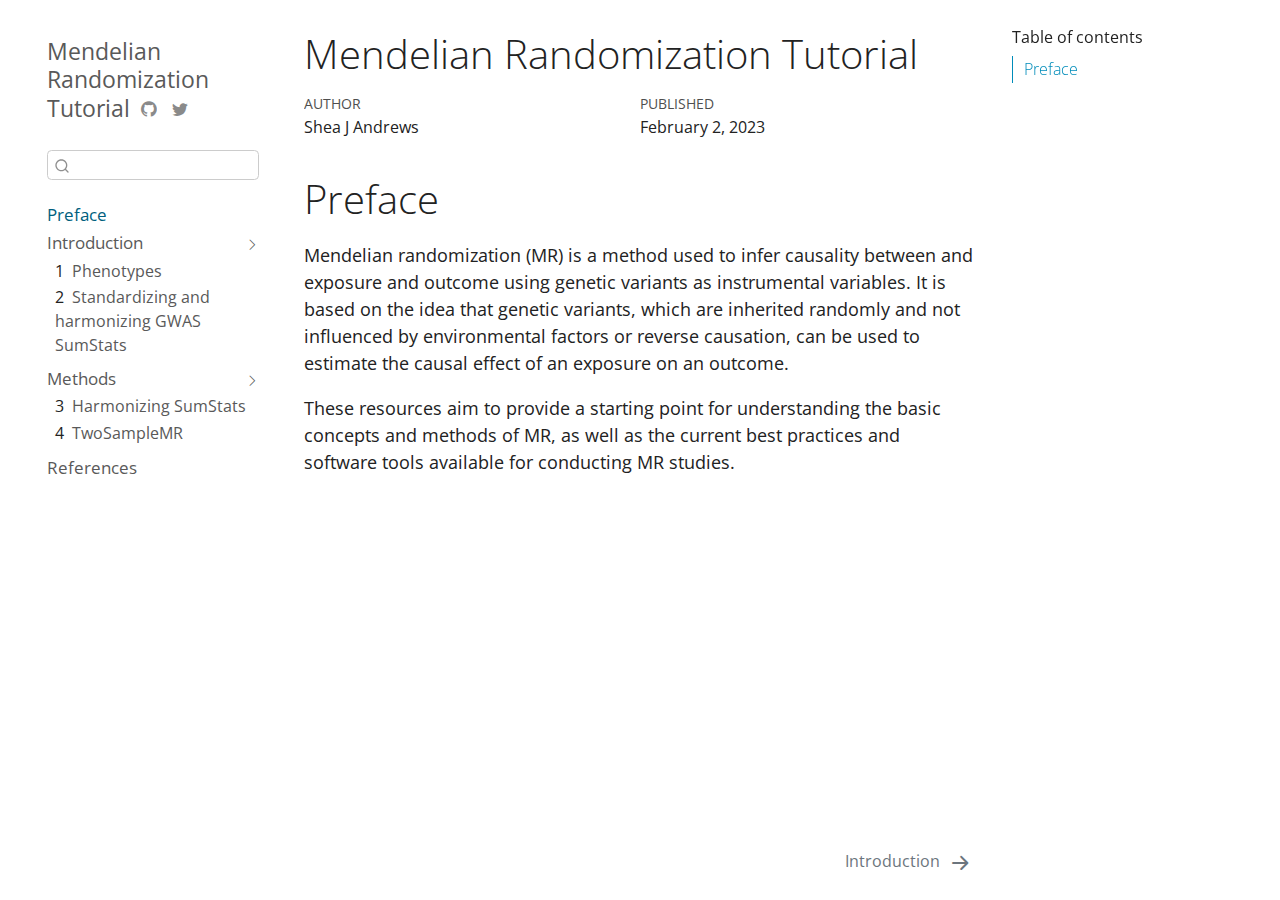
==== docs/index.html @ ecadb86b "update harmoniztion script" ====
<!DOCTYPE html>
<html xmlns="http://www.w3.org/1999/xhtml" lang="en" xml:lang="en"><head>

<meta charset="utf-8">
<meta name="generator" content="quarto-1.2.269">

<meta name="viewport" content="width=device-width, initial-scale=1.0, user-scalable=yes">

<meta name="author" content="Shea J Andrews">
<meta name="dcterms.date" content="2023-02-02">

<title>Mendelian Randomization Tutorial</title>
<style>
code{white-space: pre-wrap;}
span.smallcaps{font-variant: small-caps;}
div.columns{display: flex; gap: min(4vw, 1.5em);}
div.column{flex: auto; overflow-x: auto;}
div.hanging-indent{margin-left: 1.5em; text-indent: -1.5em;}
ul.task-list{list-style: none;}
ul.task-list li input[type="checkbox"] {
  width: 0.8em;
  margin: 0 0.8em 0.2em -1.6em;
  vertical-align: middle;
}
</style>


<script src="site_libs/quarto-nav/quarto-nav.js"></script>
<script src="site_libs/quarto-nav/headroom.min.js"></script>
<script src="site_libs/clipboard/clipboard.min.js"></script>
<script src="site_libs/quarto-search/autocomplete.umd.js"></script>
<script src="site_libs/quarto-search/fuse.min.js"></script>
<script src="site_libs/quarto-search/quarto-search.js"></script>
<meta name="quarto:offset" content="./">
<link href="./scripts/intro.html" rel="next">
<script src="site_libs/quarto-html/quarto.js"></script>
<script src="site_libs/quarto-html/popper.min.js"></script>
<script src="site_libs/quarto-html/tippy.umd.min.js"></script>
<script src="site_libs/quarto-html/anchor.min.js"></script>
<link href="site_libs/quarto-html/tippy.css" rel="stylesheet">
<link href="site_libs/quarto-html/quarto-syntax-highlighting.css" rel="stylesheet" id="quarto-text-highlighting-styles">
<script src="site_libs/bootstrap/bootstrap.min.js"></script>
<link href="site_libs/bootstrap/bootstrap-icons.css" rel="stylesheet">
<link href="site_libs/bootstrap/bootstrap.min.css" rel="stylesheet" id="quarto-bootstrap" data-mode="light">
<script id="quarto-search-options" type="application/json">{
  "location": "sidebar",
  "copy-button": false,
  "collapse-after": 3,
  "panel-placement": "start",
  "type": "textbox",
  "limit": 20,
  "language": {
    "search-no-results-text": "No results",
    "search-matching-documents-text": "matching documents",
    "search-copy-link-title": "Copy link to search",
    "search-hide-matches-text": "Hide additional matches",
    "search-more-match-text": "more match in this document",
    "search-more-matches-text": "more matches in this document",
    "search-clear-button-title": "Clear",
    "search-detached-cancel-button-title": "Cancel",
    "search-submit-button-title": "Submit"
  }
}</script>


</head>

<body class="nav-sidebar floating">

<div id="quarto-search-results"></div>
  <header id="quarto-header" class="headroom fixed-top">
  <nav class="quarto-secondary-nav" data-bs-toggle="collapse" data-bs-target="#quarto-sidebar" aria-controls="quarto-sidebar" aria-expanded="false" aria-label="Toggle sidebar navigation" onclick="if (window.quartoToggleHeadroom) { window.quartoToggleHeadroom(); }">
    <div class="container-fluid d-flex justify-content-between">
      <h1 class="quarto-secondary-nav-title">Mendelian Randomization Tutorial</h1>
      <button type="button" class="quarto-btn-toggle btn" aria-label="Show secondary navigation">
        <i class="bi bi-chevron-right"></i>
      </button>
    </div>
  </nav>
</header>
<!-- content -->
<div id="quarto-content" class="quarto-container page-columns page-rows-contents page-layout-article">
<!-- sidebar -->
  <nav id="quarto-sidebar" class="sidebar collapse sidebar-navigation floating overflow-auto">
    <div class="pt-lg-2 mt-2 text-left sidebar-header">
    <div class="sidebar-title mb-0 py-0">
      <a href="./">Mendelian Randomization Tutorial</a> 
        <div class="sidebar-tools-main">
    <a href="https://github.com/AndrewsLabUCSF/MR-tutorial" title="Source Code" class="sidebar-tool px-1"><i class="bi bi-github"></i></a>
    <a href="https://twitter.com/intent/tweet?url=|url|" title="Twitter" class="sidebar-tool px-1"><i class="bi bi-twitter"></i></a>
</div>
    </div>
      </div>
      <div class="mt-2 flex-shrink-0 align-items-center">
        <div class="sidebar-search">
        <div id="quarto-search" class="" title="Search"></div>
        </div>
      </div>
    <div class="sidebar-menu-container"> 
    <ul class="list-unstyled mt-1">
        <li class="sidebar-item">
  <div class="sidebar-item-container"> 
  <a href="./index.html" class="sidebar-item-text sidebar-link active">Preface</a>
  </div>
</li>
        <li class="sidebar-item sidebar-item-section">
      <div class="sidebar-item-container"> 
            <a href="./scripts/intro.html" class="sidebar-item-text sidebar-link">Introduction</a>
          <a class="sidebar-item-toggle text-start" data-bs-toggle="collapse" data-bs-target="#quarto-sidebar-section-1" aria-expanded="true">
            <i class="bi bi-chevron-right ms-2"></i>
          </a> 
      </div>
      <ul id="quarto-sidebar-section-1" class="collapse list-unstyled sidebar-section depth1 show">  
          <li class="sidebar-item">
  <div class="sidebar-item-container"> 
  <a href="./scripts/phenotypes.html" class="sidebar-item-text sidebar-link"><span class="chapter-number">1</span>&nbsp; <span class="chapter-title">Phenotypes</span></a>
  </div>
</li>
          <li class="sidebar-item">
  <div class="sidebar-item-container"> 
  <a href="./scripts/sumstats.html" class="sidebar-item-text sidebar-link"><span class="chapter-number">2</span>&nbsp; <span class="chapter-title">Standardizing and harmonizing GWAS SumStats</span></a>
  </div>
</li>
      </ul>
  </li>
        <li class="sidebar-item sidebar-item-section">
      <div class="sidebar-item-container"> 
            <a href="./scripts/methods.html" class="sidebar-item-text sidebar-link">Methods</a>
          <a class="sidebar-item-toggle text-start" data-bs-toggle="collapse" data-bs-target="#quarto-sidebar-section-2" aria-expanded="true">
            <i class="bi bi-chevron-right ms-2"></i>
          </a> 
      </div>
      <ul id="quarto-sidebar-section-2" class="collapse list-unstyled sidebar-section depth1 show">  
          <li class="sidebar-item">
  <div class="sidebar-item-container"> 
  <a href="./scripts/mr_harmonization.html" class="sidebar-item-text sidebar-link"><span class="chapter-number">3</span>&nbsp; <span class="chapter-title">Harmonizing SumStats</span></a>
  </div>
</li>
          <li class="sidebar-item">
  <div class="sidebar-item-container"> 
  <a href="./scripts/mr.html" class="sidebar-item-text sidebar-link"><span class="chapter-number">4</span>&nbsp; <span class="chapter-title">TwoSampleMR</span></a>
  </div>
</li>
      </ul>
  </li>
        <li class="sidebar-item">
  <div class="sidebar-item-container"> 
  <a href="./scripts/references.html" class="sidebar-item-text sidebar-link">References</a>
  </div>
</li>
    </ul>
    </div>
</nav>
<!-- margin-sidebar -->
    <div id="quarto-margin-sidebar" class="sidebar margin-sidebar">
        <nav id="TOC" role="doc-toc" class="toc-active">
    <h2 id="toc-title">Table of contents</h2>
   
  <ul>
  <li><a href="#preface" id="toc-preface" class="nav-link active" data-scroll-target="#preface">Preface</a></li>
  </ul>
</nav>
    </div>
<!-- main -->
<main class="content" id="quarto-document-content">

<header id="title-block-header" class="quarto-title-block default">
<div class="quarto-title">
<h1 class="title d-none d-lg-block">Mendelian Randomization Tutorial</h1>
</div>



<div class="quarto-title-meta">

    <div>
    <div class="quarto-title-meta-heading">Author</div>
    <div class="quarto-title-meta-contents">
             <p>Shea J Andrews </p>
          </div>
  </div>
    
    <div>
    <div class="quarto-title-meta-heading">Published</div>
    <div class="quarto-title-meta-contents">
      <p class="date">February 2, 2023</p>
    </div>
  </div>
  
    
  </div>
  

</header>

<section id="preface" class="level1 unnumbered">
<h1 class="unnumbered">Preface</h1>
<p>Mendelian randomization (MR) is a method used to infer causality between and exposure and outcome using genetic variants as instrumental variables. It is based on the idea that genetic variants, which are inherited randomly and not influenced by environmental factors or reverse causation, can be used to estimate the causal effect of an exposure on an outcome.</p>
<p>These resources aim to provide a starting point for understanding the basic concepts and methods of MR, as well as the current best practices and software tools available for conducting MR studies.</p>


</section>

</main> <!-- /main -->
<script id="quarto-html-after-body" type="application/javascript">
window.document.addEventListener("DOMContentLoaded", function (event) {
  const toggleBodyColorMode = (bsSheetEl) => {
    const mode = bsSheetEl.getAttribute("data-mode");
    const bodyEl = window.document.querySelector("body");
    if (mode === "dark") {
      bodyEl.classList.add("quarto-dark");
      bodyEl.classList.remove("quarto-light");
    } else {
      bodyEl.classList.add("quarto-light");
      bodyEl.classList.remove("quarto-dark");
    }
  }
  const toggleBodyColorPrimary = () => {
    const bsSheetEl = window.document.querySelector("link#quarto-bootstrap");
    if (bsSheetEl) {
      toggleBodyColorMode(bsSheetEl);
    }
  }
  toggleBodyColorPrimary();  
  const icon = "";
  const anchorJS = new window.AnchorJS();
  anchorJS.options = {
    placement: 'right',
    icon: icon
  };
  anchorJS.add('.anchored');
  const clipboard = new window.ClipboardJS('.code-copy-button', {
    target: function(trigger) {
      return trigger.previousElementSibling;
    }
  });
  clipboard.on('success', function(e) {
    // button target
    const button = e.trigger;
    // don't keep focus
    button.blur();
    // flash "checked"
    button.classList.add('code-copy-button-checked');
    var currentTitle = button.getAttribute("title");
    button.setAttribute("title", "Copied!");
    let tooltip;
    if (window.bootstrap) {
      button.setAttribute("data-bs-toggle", "tooltip");
      button.setAttribute("data-bs-placement", "left");
      button.setAttribute("data-bs-title", "Copied!");
      tooltip = new bootstrap.Tooltip(button, 
        { trigger: "manual", 
          customClass: "code-copy-button-tooltip",
          offset: [0, -8]});
      tooltip.show();    
    }
    setTimeout(function() {
      if (tooltip) {
        tooltip.hide();
        button.removeAttribute("data-bs-title");
        button.removeAttribute("data-bs-toggle");
        button.removeAttribute("data-bs-placement");
      }
      button.setAttribute("title", currentTitle);
      button.classList.remove('code-copy-button-checked');
    }, 1000);
    // clear code selection
    e.clearSelection();
  });
  function tippyHover(el, contentFn) {
    const config = {
      allowHTML: true,
      content: contentFn,
      maxWidth: 500,
      delay: 100,
      arrow: false,
      appendTo: function(el) {
          return el.parentElement;
      },
      interactive: true,
      interactiveBorder: 10,
      theme: 'quarto',
      placement: 'bottom-start'
    };
    window.tippy(el, config); 
  }
  const noterefs = window.document.querySelectorAll('a[role="doc-noteref"]');
  for (var i=0; i<noterefs.length; i++) {
    const ref = noterefs[i];
    tippyHover(ref, function() {
      // use id or data attribute instead here
      let href = ref.getAttribute('data-footnote-href') || ref.getAttribute('href');
      try { href = new URL(href).hash; } catch {}
      const id = href.replace(/^#\/?/, "");
      const note = window.document.getElementById(id);
      return note.innerHTML;
    });
  }
  const findCites = (el) => {
    const parentEl = el.parentElement;
    if (parentEl) {
      const cites = parentEl.dataset.cites;
      if (cites) {
        return {
          el,
          cites: cites.split(' ')
        };
      } else {
        return findCites(el.parentElement)
      }
    } else {
      return undefined;
    }
  };
  var bibliorefs = window.document.querySelectorAll('a[role="doc-biblioref"]');
  for (var i=0; i<bibliorefs.length; i++) {
    const ref = bibliorefs[i];
    const citeInfo = findCites(ref);
    if (citeInfo) {
      tippyHover(citeInfo.el, function() {
        var popup = window.document.createElement('div');
        citeInfo.cites.forEach(function(cite) {
          var citeDiv = window.document.createElement('div');
          citeDiv.classList.add('hanging-indent');
          citeDiv.classList.add('csl-entry');
          var biblioDiv = window.document.getElementById('ref-' + cite);
          if (biblioDiv) {
            citeDiv.innerHTML = biblioDiv.innerHTML;
          }
          popup.appendChild(citeDiv);
        });
        return popup.innerHTML;
      });
    }
  }
});
</script>
<nav class="page-navigation">
  <div class="nav-page nav-page-previous">
  </div>
  <div class="nav-page nav-page-next">
      <a href="./scripts/intro.html" class="pagination-link">
        <span class="nav-page-text">Introduction</span> <i class="bi bi-arrow-right-short"></i>
      </a>
  </div>
</nav>
</div> <!-- /content -->



</body></html>
---- docs/site_libs/quarto-html/tippy.css ----
.tippy-box[data-animation=fade][data-state=hidden]{opacity:0}[data-tippy-root]{max-width:calc(100vw - 10px)}.tippy-box{position:relative;background-color:#333;color:#fff;border-radius:4px;font-size:14px;line-height:1.4;white-space:normal;outline:0;transition-property:transform,visibility,opacity}.tippy-box[data-placement^=top]>.tippy-arrow{bottom:0}.tippy-box[data-placement^=top]>.tippy-arrow:before{bottom:-7px;left:0;border-width:8px 8px 0;border-top-color:initial;transform-origin:center top}.tippy-box[data-placement^=bottom]>.tippy-arrow{top:0}.tippy-box[data-placement^=bottom]>.tippy-arrow:before{top:-7px;left:0;border-width:0 8px 8px;border-bottom-color:initial;transform-origin:center bottom}.tippy-box[data-placement^=left]>.tippy-arrow{right:0}.tippy-box[data-placement^=left]>.tippy-arrow:before{border-width:8px 0 8px 8px;border-left-color:initial;right:-7px;transform-origin:center left}.tippy-box[data-placement^=right]>.tippy-arrow{left:0}.tippy-box[data-placement^=right]>.tippy-arrow:before{left:-7px;border-width:8px 8px 8px 0;border-right-color:initial;transform-origin:center right}.tippy-box[data-inertia][data-state=visible]{transition-timing-function:cubic-bezier(.54,1.5,.38,1.11)}.tippy-arrow{width:16px;height:16px;color:#333}.tippy-arrow:before{content:"";position:absolute;border-color:transparent;border-style:solid}.tippy-content{position:relative;padding:5px 9px;z-index:1}
---- docs/site_libs/quarto-html/quarto-syntax-highlighting.css ----
/* quarto syntax highlight colors */
:root {
  --quarto-hl-ot-color: #003B4F;
  --quarto-hl-at-color: #657422;
  --quarto-hl-ss-color: #20794D;
  --quarto-hl-an-color: #5E5E5E;
  --quarto-hl-fu-color: #4758AB;
  --quarto-hl-st-color: #20794D;
  --quarto-hl-cf-color: #003B4F;
  --quarto-hl-op-color: #5E5E5E;
  --quarto-hl-er-color: #AD0000;
  --quarto-hl-bn-color: #AD0000;
  --quarto-hl-al-color: #AD0000;
  --quarto-hl-va-color: #111111;
  --quarto-hl-bu-color: inherit;
  --quarto-hl-ex-color: inherit;
  --quarto-hl-pp-color: #AD0000;
  --quarto-hl-in-color: #5E5E5E;
  --quarto-hl-vs-color: #20794D;
  --quarto-hl-wa-color: #5E5E5E;
  --quarto-hl-do-color: #5E5E5E;
  --quarto-hl-im-color: #00769E;
  --quarto-hl-ch-color: #20794D;
  --quarto-hl-dt-color: #AD0000;
  --quarto-hl-fl-color: #AD0000;
  --quarto-hl-co-color: #5E5E5E;
  --quarto-hl-cv-color: #5E5E5E;
  --quarto-hl-cn-color: #8f5902;
  --quarto-hl-sc-color: #5E5E5E;
  --quarto-hl-dv-color: #AD0000;
  --quarto-hl-kw-color: #003B4F;
}

/* other quarto variables */
:root {
  --quarto-font-monospace: SFMono-Regular, Menlo, Monaco, Consolas, "Liberation Mono", "Courier New", monospace;
}

pre > code.sourceCode > span {
  color: #003B4F;
}

code span {
  color: #003B4F;
}

code.sourceCode > span {
  color: #003B4F;
}

div.sourceCode,
div.sourceCode pre.sourceCode {
  color: #003B4F;
}

code span.ot {
  color: #003B4F;
}

code span.at {
  color: #657422;
}

code span.ss {
  color: #20794D;
}

code span.an {
  color: #5E5E5E;
}

code span.fu {
  color: #4758AB;
}

code span.st {
  color: #20794D;
}

code span.cf {
  color: #003B4F;
}

code span.op {
  color: #5E5E5E;
}

code span.er {
  color: #AD0000;
}

code span.bn {
  color: #AD0000;
}

code span.al {
  color: #AD0000;
}

code span.va {
  color: #111111;
}

code span.pp {
  color: #AD0000;
}

code span.in {
  color: #5E5E5E;
}

code span.vs {
  color: #20794D;
}

code span.wa {
  color: #5E5E5E;
  font-style: italic;
}

code span.do {
  color: #5E5E5E;
  font-style: italic;
}

code span.im {
  color: #00769E;
}

code span.ch {
  color: #20794D;
}

code span.dt {
  color: #AD0000;
}

code span.fl {
  color: #AD0000;
}

code span.co {
  color: #5E5E5E;
}

code span.cv {
  color: #5E5E5E;
  font-style: italic;
}

code span.cn {
  color: #8f5902;
}

code span.sc {
  color: #5E5E5E;
}

code span.dv {
  color: #AD0000;
}

code span.kw {
  color: #003B4F;
}

.prevent-inlining {
  content: "</";
}

/*# sourceMappingURL=debc5d5d77c3f9108843748ff7464032.css.map */
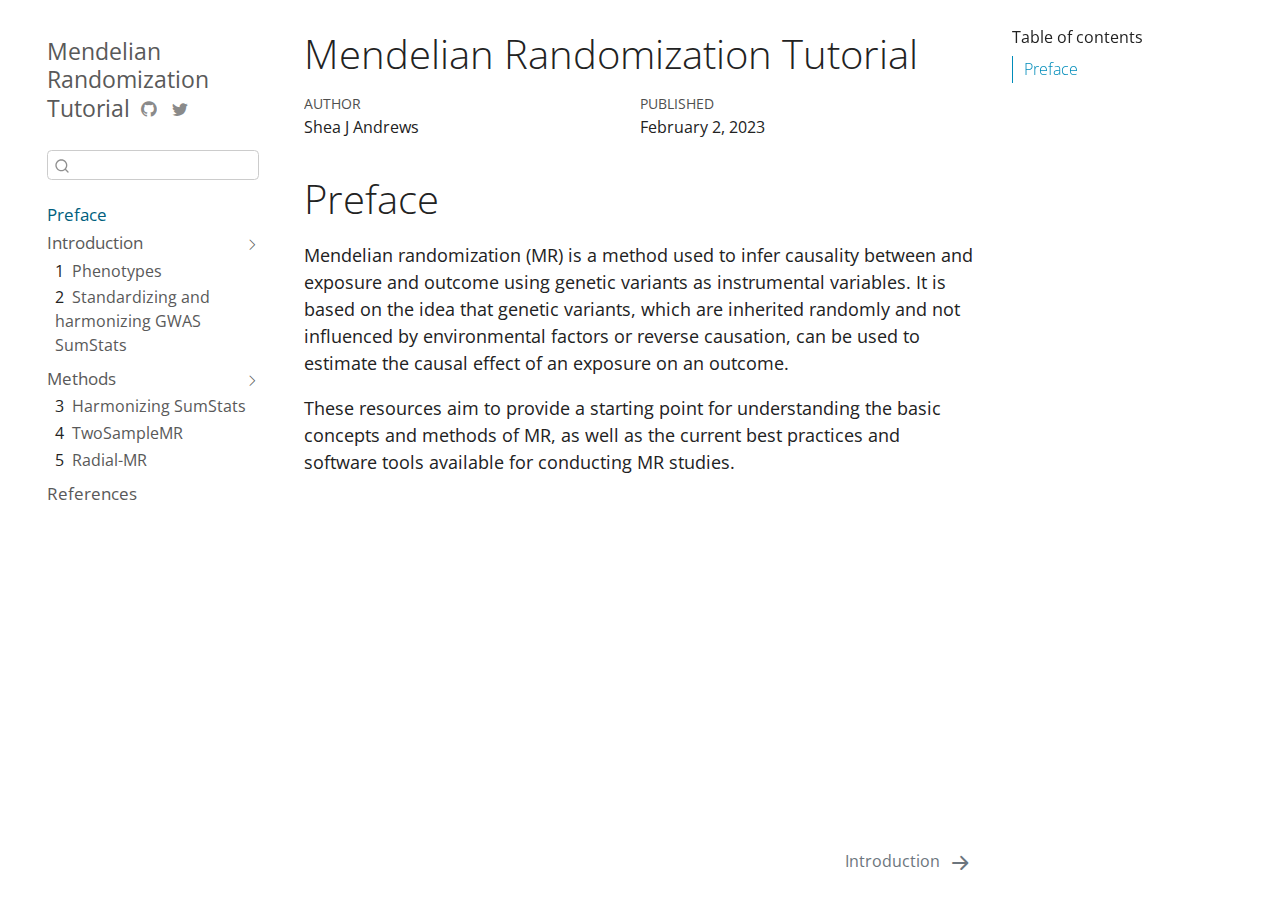
==== commit c21d4555: "radial MR" ====
--- a/docs/index.html
+++ b/docs/index.html
@@ -2,7 +2,7 @@
 <html xmlns="http://www.w3.org/1999/xhtml" lang="en" xml:lang="en"><head>
 
 <meta charset="utf-8">
-<meta name="generator" content="quarto-1.2.269">
+<meta name="generator" content="quarto-1.2.335">
 
 <meta name="viewport" content="width=device-width, initial-scale=1.0, user-scalable=yes">
 
@@ -141,6 +141,11 @@
   <a href="./scripts/mr.html" class="sidebar-item-text sidebar-link"><span class="chapter-number">4</span>&nbsp; <span class="chapter-title">TwoSampleMR</span></a>
   </div>
 </li>
+          <li class="sidebar-item">
+  <div class="sidebar-item-container"> 
+  <a href="./scripts/radial_mr.html" class="sidebar-item-text sidebar-link"><span class="chapter-number">5</span>&nbsp; <span class="chapter-title">Radial-MR</span></a>
+  </div>
+</li>
       </ul>
   </li>
         <li class="sidebar-item">
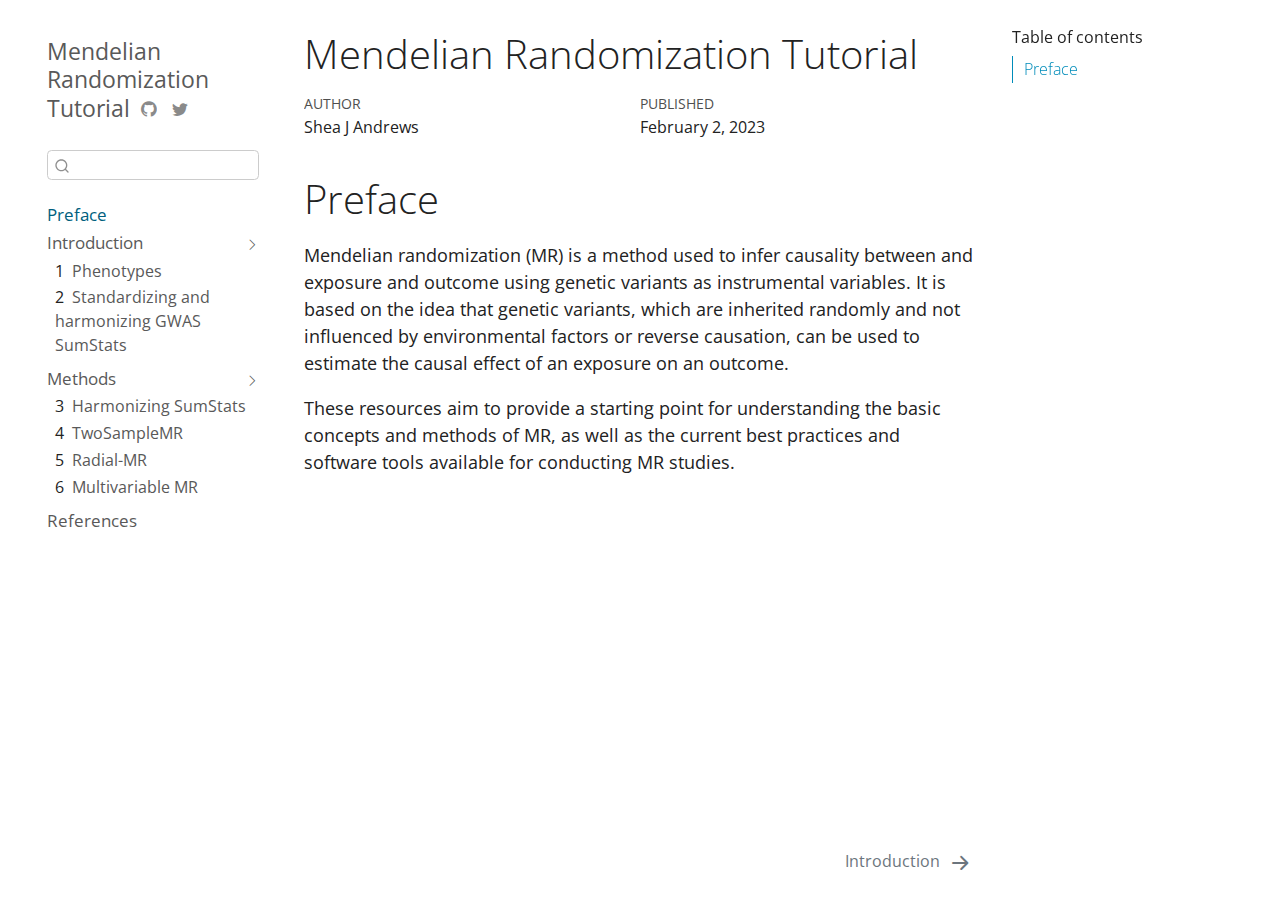
==== commit 22c27bd1: "mvmr harmonization" ====
--- a/docs/index.html
+++ b/docs/index.html
@@ -2,7 +2,7 @@
 <html xmlns="http://www.w3.org/1999/xhtml" lang="en" xml:lang="en"><head>
 
 <meta charset="utf-8">
-<meta name="generator" content="quarto-1.2.335">
+<meta name="generator" content="quarto-1.2.269">
 
 <meta name="viewport" content="width=device-width, initial-scale=1.0, user-scalable=yes">
 
@@ -146,6 +146,11 @@
   <a href="./scripts/radial_mr.html" class="sidebar-item-text sidebar-link"><span class="chapter-number">5</span>&nbsp; <span class="chapter-title">Radial-MR</span></a>
   </div>
 </li>
+          <li class="sidebar-item">
+  <div class="sidebar-item-container"> 
+  <a href="./scripts/mvmr.html" class="sidebar-item-text sidebar-link"><span class="chapter-number">6</span>&nbsp; <span class="chapter-title">Multivariable MR</span></a>
+  </div>
+</li>
       </ul>
   </li>
         <li class="sidebar-item">
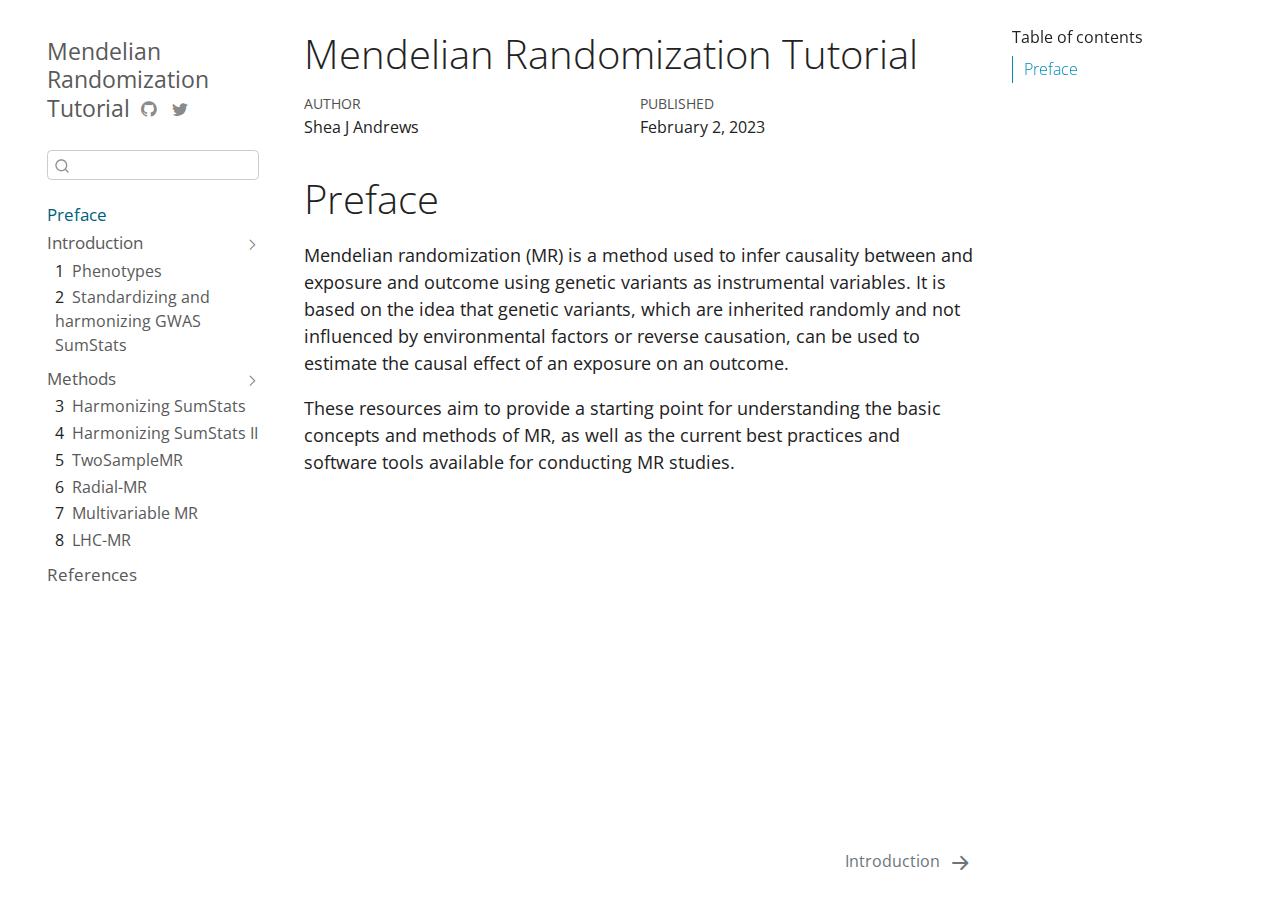
==== commit d7586b62: "added lhc-mr" ====
--- a/docs/index.html
+++ b/docs/index.html
@@ -2,7 +2,7 @@
 <html xmlns="http://www.w3.org/1999/xhtml" lang="en" xml:lang="en"><head>
 
 <meta charset="utf-8">
-<meta name="generator" content="quarto-1.2.269">
+<meta name="generator" content="quarto-1.2.335">
 
 <meta name="viewport" content="width=device-width, initial-scale=1.0, user-scalable=yes">
 
@@ -138,17 +138,27 @@
 </li>
           <li class="sidebar-item">
   <div class="sidebar-item-container"> 
-  <a href="./scripts/mr.html" class="sidebar-item-text sidebar-link"><span class="chapter-number">4</span>&nbsp; <span class="chapter-title">TwoSampleMR</span></a>
-  </div>
-</li>
-          <li class="sidebar-item">
-  <div class="sidebar-item-container"> 
-  <a href="./scripts/radial_mr.html" class="sidebar-item-text sidebar-link"><span class="chapter-number">5</span>&nbsp; <span class="chapter-title">Radial-MR</span></a>
-  </div>
-</li>
-          <li class="sidebar-item">
-  <div class="sidebar-item-container"> 
-  <a href="./scripts/mvmr.html" class="sidebar-item-text sidebar-link"><span class="chapter-number">6</span>&nbsp; <span class="chapter-title">Multivariable MR</span></a>
+  <a href="./scripts/mr_harmonization_II.html" class="sidebar-item-text sidebar-link"><span class="chapter-number">4</span>&nbsp; <span class="chapter-title">Harmonizing SumStats II</span></a>
+  </div>
+</li>
+          <li class="sidebar-item">
+  <div class="sidebar-item-container"> 
+  <a href="./scripts/mr.html" class="sidebar-item-text sidebar-link"><span class="chapter-number">5</span>&nbsp; <span class="chapter-title">TwoSampleMR</span></a>
+  </div>
+</li>
+          <li class="sidebar-item">
+  <div class="sidebar-item-container"> 
+  <a href="./scripts/radial_mr.html" class="sidebar-item-text sidebar-link"><span class="chapter-number">6</span>&nbsp; <span class="chapter-title">Radial-MR</span></a>
+  </div>
+</li>
+          <li class="sidebar-item">
+  <div class="sidebar-item-container"> 
+  <a href="./scripts/mvmr.html" class="sidebar-item-text sidebar-link"><span class="chapter-number">7</span>&nbsp; <span class="chapter-title">Multivariable MR</span></a>
+  </div>
+</li>
+          <li class="sidebar-item">
+  <div class="sidebar-item-container"> 
+  <a href="./scripts/lhc_mr.html" class="sidebar-item-text sidebar-link"><span class="chapter-number">8</span>&nbsp; <span class="chapter-title">LHC-MR</span></a>
   </div>
 </li>
       </ul>
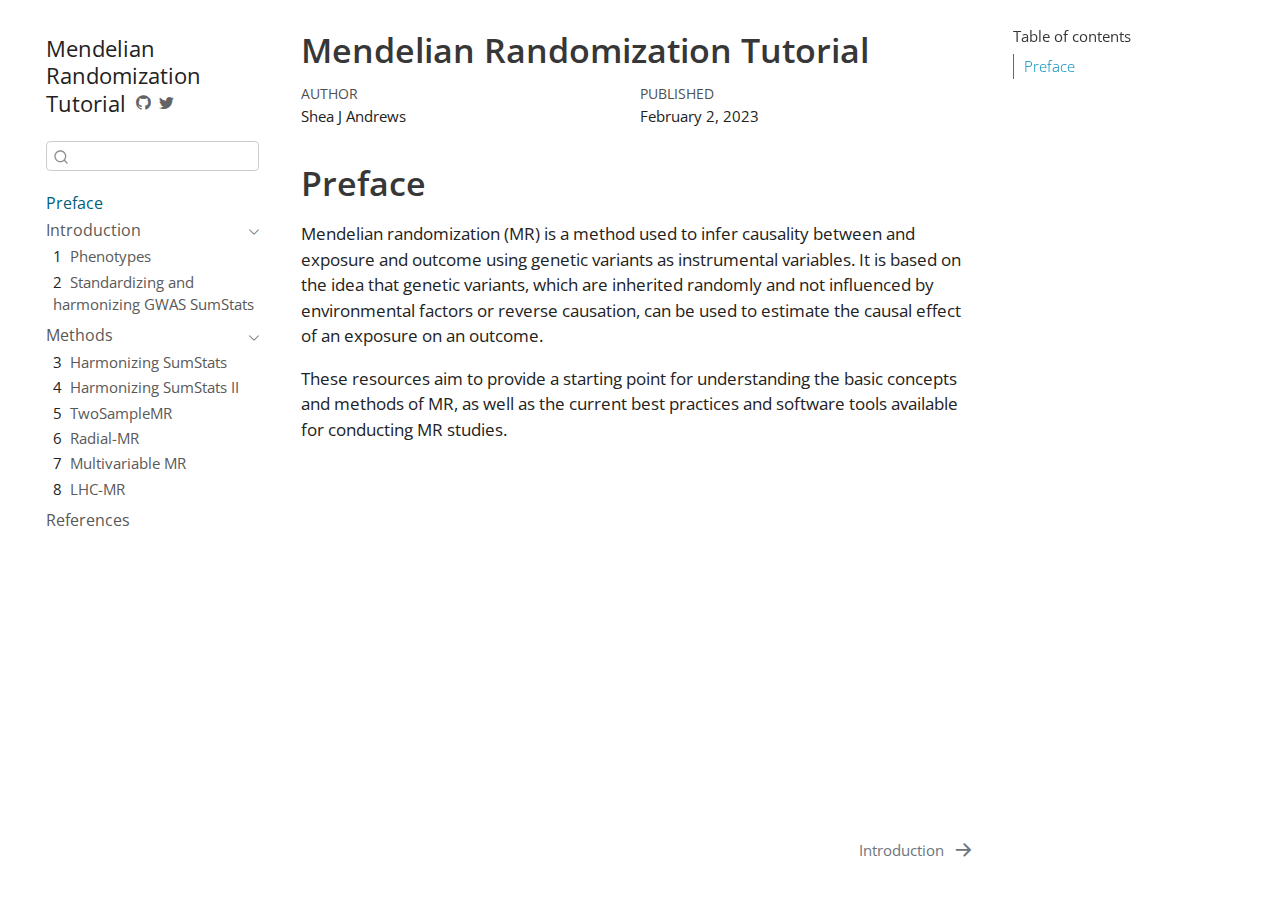
==== commit f8441e0c: "render 230726" ====
--- a/docs/index.html
+++ b/docs/index.html
@@ -2,7 +2,7 @@
 <html xmlns="http://www.w3.org/1999/xhtml" lang="en" xml:lang="en"><head>
 
 <meta charset="utf-8">
-<meta name="generator" content="quarto-1.2.335">
+<meta name="generator" content="quarto-1.3.433">
 
 <meta name="viewport" content="width=device-width, initial-scale=1.0, user-scalable=yes">
 
@@ -19,7 +19,7 @@
 ul.task-list{list-style: none;}
 ul.task-list li input[type="checkbox"] {
   width: 0.8em;
-  margin: 0 0.8em 0.2em -1.6em;
+  margin: 0 0.8em 0.2em -1em; /* quarto-specific, see https://github.com/quarto-dev/quarto-cli/issues/4556 */ 
   vertical-align: middle;
 }
 </style>
@@ -58,7 +58,8 @@
     "search-more-matches-text": "more matches in this document",
     "search-clear-button-title": "Clear",
     "search-detached-cancel-button-title": "Cancel",
-    "search-submit-button-title": "Submit"
+    "search-submit-button-title": "Submit",
+    "search-label": "Search"
   }
 }</script>
 
@@ -69,11 +70,16 @@
 
 <div id="quarto-search-results"></div>
   <header id="quarto-header" class="headroom fixed-top">
-  <nav class="quarto-secondary-nav" data-bs-toggle="collapse" data-bs-target="#quarto-sidebar" aria-controls="quarto-sidebar" aria-expanded="false" aria-label="Toggle sidebar navigation" onclick="if (window.quartoToggleHeadroom) { window.quartoToggleHeadroom(); }">
-    <div class="container-fluid d-flex justify-content-between">
-      <h1 class="quarto-secondary-nav-title">Mendelian Randomization Tutorial</h1>
-      <button type="button" class="quarto-btn-toggle btn" aria-label="Show secondary navigation">
-        <i class="bi bi-chevron-right"></i>
+  <nav class="quarto-secondary-nav">
+    <div class="container-fluid d-flex">
+      <button type="button" class="quarto-btn-toggle btn" data-bs-toggle="collapse" data-bs-target="#quarto-sidebar,#quarto-sidebar-glass" aria-controls="quarto-sidebar" aria-expanded="false" aria-label="Toggle sidebar navigation" onclick="if (window.quartoToggleHeadroom) { window.quartoToggleHeadroom(); }">
+        <i class="bi bi-layout-text-sidebar-reverse"></i>
+      </button>
+      <nav class="quarto-page-breadcrumbs" aria-label="breadcrumb"><ol class="breadcrumb"><li class="breadcrumb-item"><a href="./index.html">Preface</a></li></ol></nav>
+      <a class="flex-grow-1" role="button" data-bs-toggle="collapse" data-bs-target="#quarto-sidebar,#quarto-sidebar-glass" aria-controls="quarto-sidebar" aria-expanded="false" aria-label="Toggle sidebar navigation" onclick="if (window.quartoToggleHeadroom) { window.quartoToggleHeadroom(); }">      
+      </a>
+      <button type="button" class="btn quarto-search-button" aria-label="" onclick="window.quartoOpenSearch();">
+        <i class="bi bi-search"></i>
       </button>
     </div>
   </nav>
@@ -81,96 +87,109 @@
 <!-- content -->
 <div id="quarto-content" class="quarto-container page-columns page-rows-contents page-layout-article">
 <!-- sidebar -->
-  <nav id="quarto-sidebar" class="sidebar collapse sidebar-navigation floating overflow-auto">
+  <nav id="quarto-sidebar" class="sidebar collapse collapse-horizontal sidebar-navigation floating overflow-auto">
     <div class="pt-lg-2 mt-2 text-left sidebar-header">
     <div class="sidebar-title mb-0 py-0">
       <a href="./">Mendelian Randomization Tutorial</a> 
         <div class="sidebar-tools-main">
-    <a href="https://github.com/AndrewsLabUCSF/MR-tutorial" title="Source Code" class="sidebar-tool px-1"><i class="bi bi-github"></i></a>
-    <a href="https://twitter.com/intent/tweet?url=|url|" title="Twitter" class="sidebar-tool px-1"><i class="bi bi-twitter"></i></a>
+    <a href="https://github.com/AndrewsLabUCSF/MR-tutorial" rel="" title="Source Code" class="quarto-navigation-tool px-1" aria-label="Source Code"><i class="bi bi-github"></i></a>
+    <a href="https://twitter.com/intent/tweet?url=|url|" rel="" title="Twitter" class="quarto-navigation-tool px-1" aria-label="Twitter"><i class="bi bi-twitter"></i></a>
 </div>
     </div>
       </div>
-      <div class="mt-2 flex-shrink-0 align-items-center">
+        <div class="mt-2 flex-shrink-0 align-items-center">
         <div class="sidebar-search">
         <div id="quarto-search" class="" title="Search"></div>
         </div>
-      </div>
+        </div>
     <div class="sidebar-menu-container"> 
     <ul class="list-unstyled mt-1">
         <li class="sidebar-item">
   <div class="sidebar-item-container"> 
-  <a href="./index.html" class="sidebar-item-text sidebar-link active">Preface</a>
+  <a href="./index.html" class="sidebar-item-text sidebar-link active">
+ <span class="menu-text">Preface</span></a>
   </div>
 </li>
         <li class="sidebar-item sidebar-item-section">
       <div class="sidebar-item-container"> 
-            <a href="./scripts/intro.html" class="sidebar-item-text sidebar-link">Introduction</a>
-          <a class="sidebar-item-toggle text-start" data-bs-toggle="collapse" data-bs-target="#quarto-sidebar-section-1" aria-expanded="true">
+            <a href="./scripts/intro.html" class="sidebar-item-text sidebar-link">
+ <span class="menu-text">Introduction</span></a>
+          <a class="sidebar-item-toggle text-start" data-bs-toggle="collapse" data-bs-target="#quarto-sidebar-section-1" aria-expanded="true" aria-label="Toggle section">
             <i class="bi bi-chevron-right ms-2"></i>
           </a> 
       </div>
       <ul id="quarto-sidebar-section-1" class="collapse list-unstyled sidebar-section depth1 show">  
           <li class="sidebar-item">
   <div class="sidebar-item-container"> 
-  <a href="./scripts/phenotypes.html" class="sidebar-item-text sidebar-link"><span class="chapter-number">1</span>&nbsp; <span class="chapter-title">Phenotypes</span></a>
-  </div>
-</li>
-          <li class="sidebar-item">
-  <div class="sidebar-item-container"> 
-  <a href="./scripts/sumstats.html" class="sidebar-item-text sidebar-link"><span class="chapter-number">2</span>&nbsp; <span class="chapter-title">Standardizing and harmonizing GWAS SumStats</span></a>
+  <a href="./scripts/phenotypes.html" class="sidebar-item-text sidebar-link">
+ <span class="menu-text"><span class="chapter-number">1</span>&nbsp; <span class="chapter-title">Phenotypes</span></span></a>
+  </div>
+</li>
+          <li class="sidebar-item">
+  <div class="sidebar-item-container"> 
+  <a href="./scripts/sumstats.html" class="sidebar-item-text sidebar-link">
+ <span class="menu-text"><span class="chapter-number">2</span>&nbsp; <span class="chapter-title">Standardizing and harmonizing GWAS SumStats</span></span></a>
   </div>
 </li>
       </ul>
   </li>
         <li class="sidebar-item sidebar-item-section">
       <div class="sidebar-item-container"> 
-            <a href="./scripts/methods.html" class="sidebar-item-text sidebar-link">Methods</a>
-          <a class="sidebar-item-toggle text-start" data-bs-toggle="collapse" data-bs-target="#quarto-sidebar-section-2" aria-expanded="true">
+            <a href="./scripts/methods.html" class="sidebar-item-text sidebar-link">
+ <span class="menu-text">Methods</span></a>
+          <a class="sidebar-item-toggle text-start" data-bs-toggle="collapse" data-bs-target="#quarto-sidebar-section-2" aria-expanded="true" aria-label="Toggle section">
             <i class="bi bi-chevron-right ms-2"></i>
           </a> 
       </div>
       <ul id="quarto-sidebar-section-2" class="collapse list-unstyled sidebar-section depth1 show">  
           <li class="sidebar-item">
   <div class="sidebar-item-container"> 
-  <a href="./scripts/mr_harmonization.html" class="sidebar-item-text sidebar-link"><span class="chapter-number">3</span>&nbsp; <span class="chapter-title">Harmonizing SumStats</span></a>
-  </div>
-</li>
-          <li class="sidebar-item">
-  <div class="sidebar-item-container"> 
-  <a href="./scripts/mr_harmonization_II.html" class="sidebar-item-text sidebar-link"><span class="chapter-number">4</span>&nbsp; <span class="chapter-title">Harmonizing SumStats II</span></a>
-  </div>
-</li>
-          <li class="sidebar-item">
-  <div class="sidebar-item-container"> 
-  <a href="./scripts/mr.html" class="sidebar-item-text sidebar-link"><span class="chapter-number">5</span>&nbsp; <span class="chapter-title">TwoSampleMR</span></a>
-  </div>
-</li>
-          <li class="sidebar-item">
-  <div class="sidebar-item-container"> 
-  <a href="./scripts/radial_mr.html" class="sidebar-item-text sidebar-link"><span class="chapter-number">6</span>&nbsp; <span class="chapter-title">Radial-MR</span></a>
-  </div>
-</li>
-          <li class="sidebar-item">
-  <div class="sidebar-item-container"> 
-  <a href="./scripts/mvmr.html" class="sidebar-item-text sidebar-link"><span class="chapter-number">7</span>&nbsp; <span class="chapter-title">Multivariable MR</span></a>
-  </div>
-</li>
-          <li class="sidebar-item">
-  <div class="sidebar-item-container"> 
-  <a href="./scripts/lhc_mr.html" class="sidebar-item-text sidebar-link"><span class="chapter-number">8</span>&nbsp; <span class="chapter-title">LHC-MR</span></a>
+  <a href="./scripts/mr_harmonization.html" class="sidebar-item-text sidebar-link">
+ <span class="menu-text"><span class="chapter-number">3</span>&nbsp; <span class="chapter-title">Harmonizing SumStats</span></span></a>
+  </div>
+</li>
+          <li class="sidebar-item">
+  <div class="sidebar-item-container"> 
+  <a href="./scripts/mr_harmonization_II.html" class="sidebar-item-text sidebar-link">
+ <span class="menu-text"><span class="chapter-number">4</span>&nbsp; <span class="chapter-title">Harmonizing SumStats II</span></span></a>
+  </div>
+</li>
+          <li class="sidebar-item">
+  <div class="sidebar-item-container"> 
+  <a href="./scripts/mr.html" class="sidebar-item-text sidebar-link">
+ <span class="menu-text"><span class="chapter-number">5</span>&nbsp; <span class="chapter-title">TwoSampleMR</span></span></a>
+  </div>
+</li>
+          <li class="sidebar-item">
+  <div class="sidebar-item-container"> 
+  <a href="./scripts/radial_mr.html" class="sidebar-item-text sidebar-link">
+ <span class="menu-text"><span class="chapter-number">6</span>&nbsp; <span class="chapter-title">Radial-MR</span></span></a>
+  </div>
+</li>
+          <li class="sidebar-item">
+  <div class="sidebar-item-container"> 
+  <a href="./scripts/mvmr.html" class="sidebar-item-text sidebar-link">
+ <span class="menu-text"><span class="chapter-number">7</span>&nbsp; <span class="chapter-title">Multivariable MR</span></span></a>
+  </div>
+</li>
+          <li class="sidebar-item">
+  <div class="sidebar-item-container"> 
+  <a href="./scripts/lhc_mr.html" class="sidebar-item-text sidebar-link">
+ <span class="menu-text"><span class="chapter-number">8</span>&nbsp; <span class="chapter-title">LHC-MR</span></span></a>
   </div>
 </li>
       </ul>
   </li>
         <li class="sidebar-item">
   <div class="sidebar-item-container"> 
-  <a href="./scripts/references.html" class="sidebar-item-text sidebar-link">References</a>
+  <a href="./scripts/references.html" class="sidebar-item-text sidebar-link">
+ <span class="menu-text">References</span></a>
   </div>
 </li>
     </ul>
     </div>
 </nav>
+<div id="quarto-sidebar-glass" data-bs-toggle="collapse" data-bs-target="#quarto-sidebar,#quarto-sidebar-glass"></div>
 <!-- margin-sidebar -->
     <div id="quarto-margin-sidebar" class="sidebar margin-sidebar">
         <nav id="TOC" role="doc-toc" class="toc-active">
@@ -186,7 +205,7 @@
 
 <header id="title-block-header" class="quarto-title-block default">
 <div class="quarto-title">
-<h1 class="title d-none d-lg-block">Mendelian Randomization Tutorial</h1>
+<h1 class="title">Mendelian Randomization Tutorial</h1>
 </div>
 
 
@@ -249,9 +268,23 @@
     icon: icon
   };
   anchorJS.add('.anchored');
+  const isCodeAnnotation = (el) => {
+    for (const clz of el.classList) {
+      if (clz.startsWith('code-annotation-')) {                     
+        return true;
+      }
+    }
+    return false;
+  }
   const clipboard = new window.ClipboardJS('.code-copy-button', {
-    target: function(trigger) {
-      return trigger.previousElementSibling;
+    text: function(trigger) {
+      const codeEl = trigger.previousElementSibling.cloneNode(true);
+      for (const childEl of codeEl.children) {
+        if (isCodeAnnotation(childEl)) {
+          childEl.remove();
+        }
+      }
+      return codeEl.innerText;
     }
   });
   clipboard.on('success', function(e) {
@@ -316,6 +349,92 @@
       return note.innerHTML;
     });
   }
+      let selectedAnnoteEl;
+      const selectorForAnnotation = ( cell, annotation) => {
+        let cellAttr = 'data-code-cell="' + cell + '"';
+        let lineAttr = 'data-code-annotation="' +  annotation + '"';
+        const selector = 'span[' + cellAttr + '][' + lineAttr + ']';
+        return selector;
+      }
+      const selectCodeLines = (annoteEl) => {
+        const doc = window.document;
+        const targetCell = annoteEl.getAttribute("data-target-cell");
+        const targetAnnotation = annoteEl.getAttribute("data-target-annotation");
+        const annoteSpan = window.document.querySelector(selectorForAnnotation(targetCell, targetAnnotation));
+        const lines = annoteSpan.getAttribute("data-code-lines").split(",");
+        const lineIds = lines.map((line) => {
+          return targetCell + "-" + line;
+        })
+        let top = null;
+        let height = null;
+        let parent = null;
+        if (lineIds.length > 0) {
+            //compute the position of the single el (top and bottom and make a div)
+            const el = window.document.getElementById(lineIds[0]);
+            top = el.offsetTop;
+            height = el.offsetHeight;
+            parent = el.parentElement.parentElement;
+          if (lineIds.length > 1) {
+            const lastEl = window.document.getElementById(lineIds[lineIds.length - 1]);
+            const bottom = lastEl.offsetTop + lastEl.offsetHeight;
+            height = bottom - top;
+          }
+          if (top !== null && height !== null && parent !== null) {
+            // cook up a div (if necessary) and position it 
+            let div = window.document.getElementById("code-annotation-line-highlight");
+            if (div === null) {
+              div = window.document.createElement("div");
+              div.setAttribute("id", "code-annotation-line-highlight");
+              div.style.position = 'absolute';
+              parent.appendChild(div);
+            }
+            div.style.top = top - 2 + "px";
+            div.style.height = height + 4 + "px";
+            let gutterDiv = window.document.getElementById("code-annotation-line-highlight-gutter");
+            if (gutterDiv === null) {
+              gutterDiv = window.document.createElement("div");
+              gutterDiv.setAttribute("id", "code-annotation-line-highlight-gutter");
+              gutterDiv.style.position = 'absolute';
+              const codeCell = window.document.getElementById(targetCell);
+              const gutter = codeCell.querySelector('.code-annotation-gutter');
+              gutter.appendChild(gutterDiv);
+            }
+            gutterDiv.style.top = top - 2 + "px";
+            gutterDiv.style.height = height + 4 + "px";
+          }
+          selectedAnnoteEl = annoteEl;
+        }
+      };
+      const unselectCodeLines = () => {
+        const elementsIds = ["code-annotation-line-highlight", "code-annotation-line-highlight-gutter"];
+        elementsIds.forEach((elId) => {
+          const div = window.document.getElementById(elId);
+          if (div) {
+            div.remove();
+          }
+        });
+        selectedAnnoteEl = undefined;
+      };
+      // Attach click handler to the DT
+      const annoteDls = window.document.querySelectorAll('dt[data-target-cell]');
+      for (const annoteDlNode of annoteDls) {
+        annoteDlNode.addEventListener('click', (event) => {
+          const clickedEl = event.target;
+          if (clickedEl !== selectedAnnoteEl) {
+            unselectCodeLines();
+            const activeEl = window.document.querySelector('dt[data-target-cell].code-annotation-active');
+            if (activeEl) {
+              activeEl.classList.remove('code-annotation-active');
+            }
+            selectCodeLines(clickedEl);
+            clickedEl.classList.add('code-annotation-active');
+          } else {
+            // Unselect the line
+            unselectCodeLines();
+            clickedEl.classList.remove('code-annotation-active');
+          }
+        });
+      }
   const findCites = (el) => {
     const parentEl = el.parentElement;
     if (parentEl) {
--- a/docs/site_libs/quarto-html/quarto-syntax-highlighting.css
+++ b/docs/site_libs/quarto-html/quarto-syntax-highlighting.css
@@ -55,62 +55,85 @@
 
 code span.ot {
   color: #003B4F;
+  font-style: inherit;
 }
 
 code span.at {
   color: #657422;
+  font-style: inherit;
 }
 
 code span.ss {
   color: #20794D;
+  font-style: inherit;
 }
 
 code span.an {
   color: #5E5E5E;
+  font-style: inherit;
 }
 
 code span.fu {
   color: #4758AB;
+  font-style: inherit;
 }
 
 code span.st {
   color: #20794D;
+  font-style: inherit;
 }
 
 code span.cf {
   color: #003B4F;
+  font-style: inherit;
 }
 
 code span.op {
   color: #5E5E5E;
+  font-style: inherit;
 }
 
 code span.er {
   color: #AD0000;
+  font-style: inherit;
 }
 
 code span.bn {
   color: #AD0000;
+  font-style: inherit;
 }
 
 code span.al {
   color: #AD0000;
+  font-style: inherit;
 }
 
 code span.va {
   color: #111111;
+  font-style: inherit;
+}
+
+code span.bu {
+  font-style: inherit;
+}
+
+code span.ex {
+  font-style: inherit;
 }
 
 code span.pp {
   color: #AD0000;
+  font-style: inherit;
 }
 
 code span.in {
   color: #5E5E5E;
+  font-style: inherit;
 }
 
 code span.vs {
   color: #20794D;
+  font-style: inherit;
 }
 
 code span.wa {
@@ -125,22 +148,27 @@
 
 code span.im {
   color: #00769E;
+  font-style: inherit;
 }
 
 code span.ch {
   color: #20794D;
+  font-style: inherit;
 }
 
 code span.dt {
   color: #AD0000;
+  font-style: inherit;
 }
 
 code span.fl {
   color: #AD0000;
+  font-style: inherit;
 }
 
 code span.co {
   color: #5E5E5E;
+  font-style: inherit;
 }
 
 code span.cv {
@@ -150,18 +178,22 @@
 
 code span.cn {
   color: #8f5902;
+  font-style: inherit;
 }
 
 code span.sc {
   color: #5E5E5E;
+  font-style: inherit;
 }
 
 code span.dv {
   color: #AD0000;
+  font-style: inherit;
 }
 
 code span.kw {
   color: #003B4F;
+  font-style: inherit;
 }
 
 .prevent-inlining {
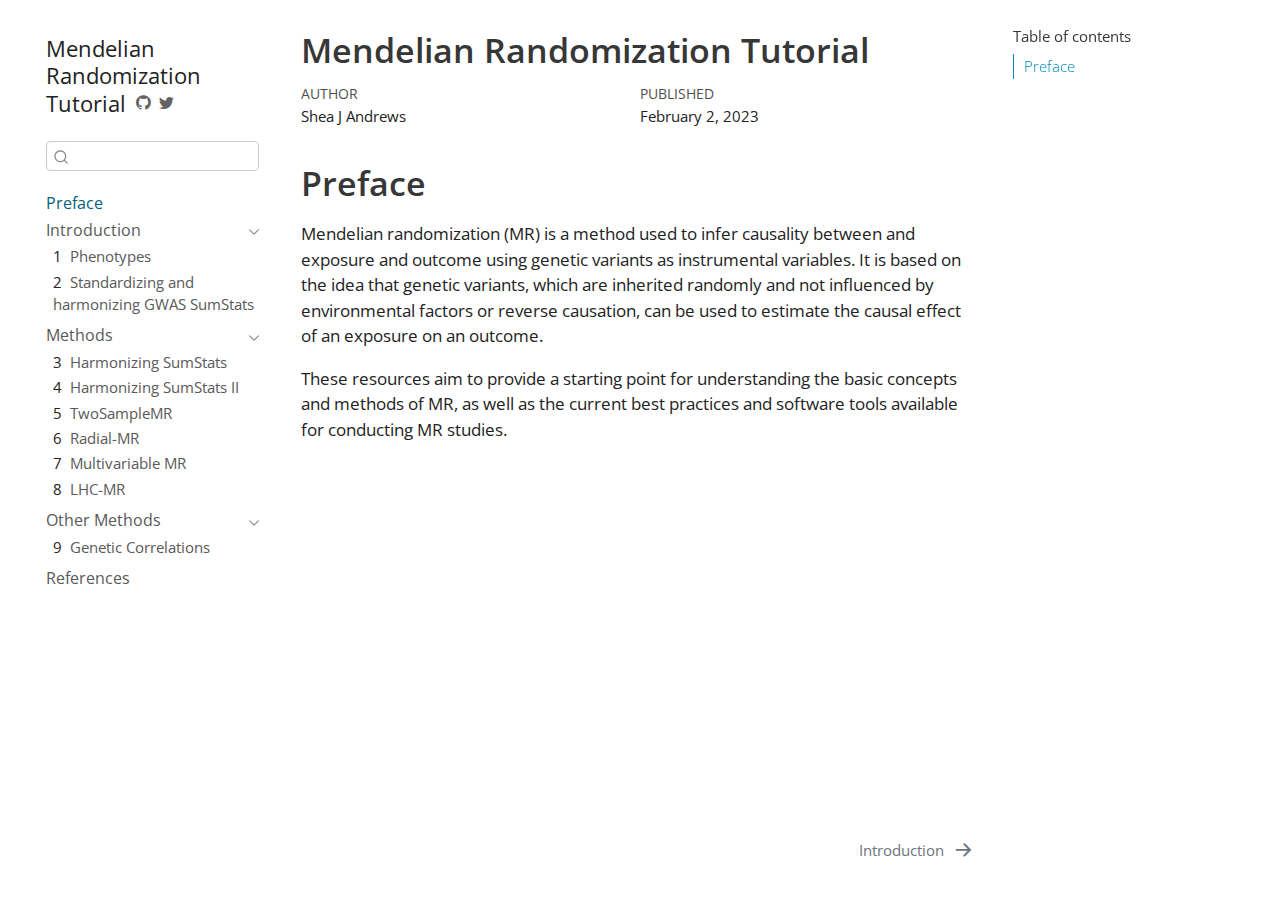
==== commit 3c058dce: "genetic correlations" ====
--- a/docs/index.html
+++ b/docs/index.html
@@ -176,6 +176,23 @@
   <div class="sidebar-item-container"> 
   <a href="./scripts/lhc_mr.html" class="sidebar-item-text sidebar-link">
  <span class="menu-text"><span class="chapter-number">8</span>&nbsp; <span class="chapter-title">LHC-MR</span></span></a>
+  </div>
+</li>
+      </ul>
+  </li>
+        <li class="sidebar-item sidebar-item-section">
+      <div class="sidebar-item-container"> 
+            <a href="./scripts/other_methods.html" class="sidebar-item-text sidebar-link">
+ <span class="menu-text">Other Methods</span></a>
+          <a class="sidebar-item-toggle text-start" data-bs-toggle="collapse" data-bs-target="#quarto-sidebar-section-3" aria-expanded="true" aria-label="Toggle section">
+            <i class="bi bi-chevron-right ms-2"></i>
+          </a> 
+      </div>
+      <ul id="quarto-sidebar-section-3" class="collapse list-unstyled sidebar-section depth1 show">  
+          <li class="sidebar-item">
+  <div class="sidebar-item-container"> 
+  <a href="./scripts/genetic_correlations.html" class="sidebar-item-text sidebar-link">
+ <span class="menu-text"><span class="chapter-number">9</span>&nbsp; <span class="chapter-title">Genetic Correlations</span></span></a>
   </div>
 </li>
       </ul>
